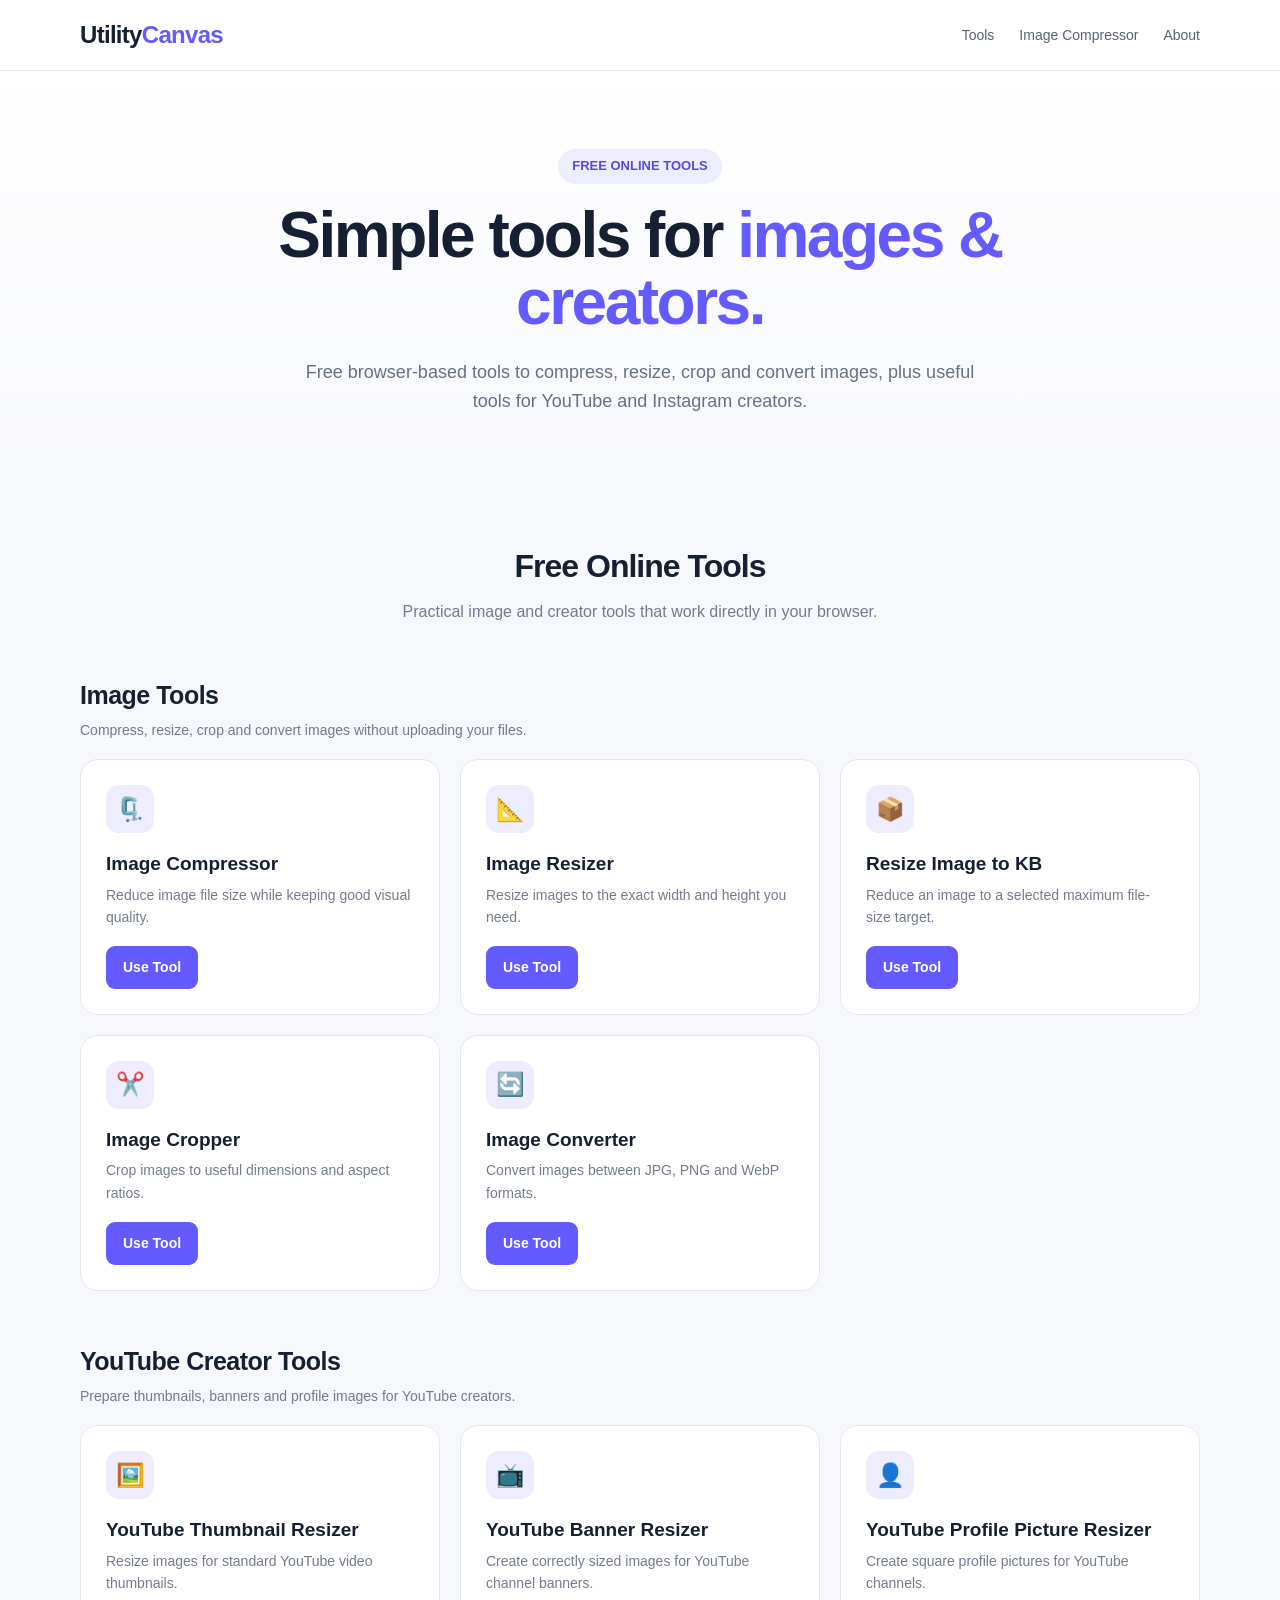
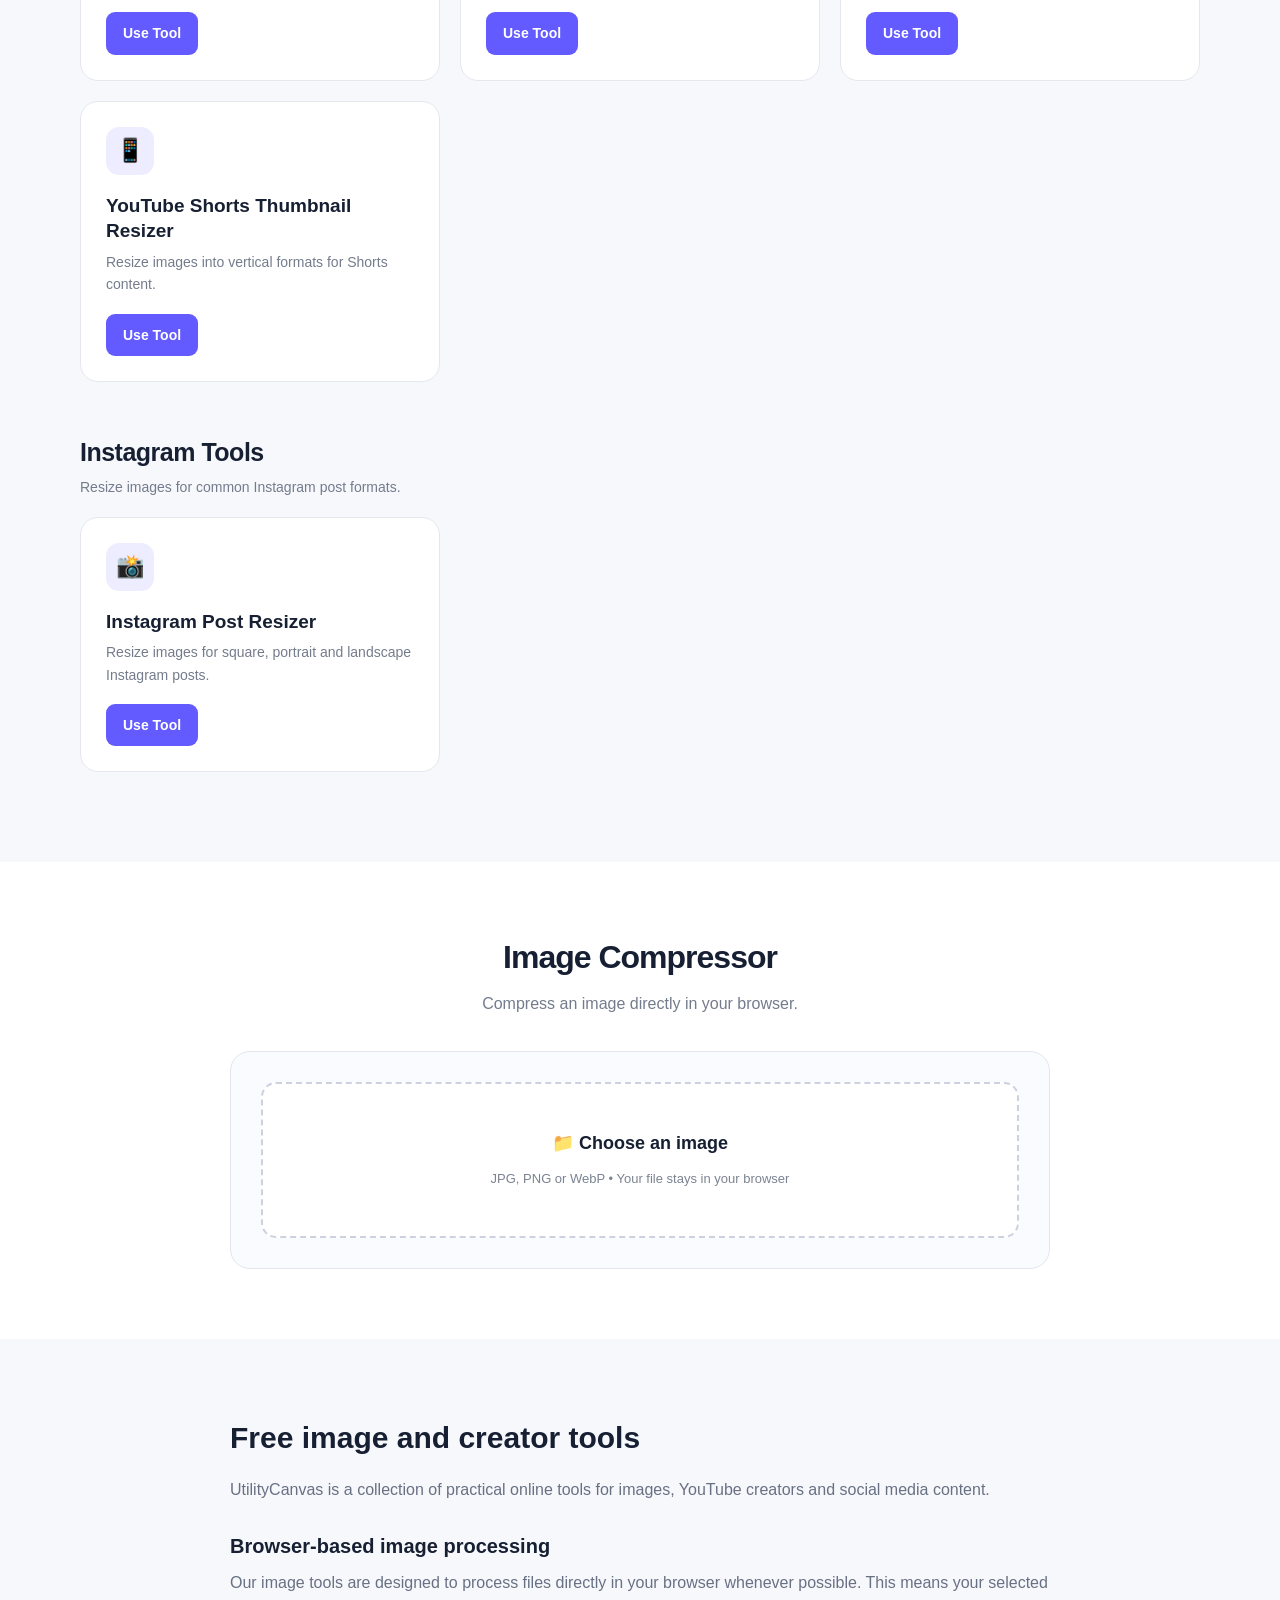
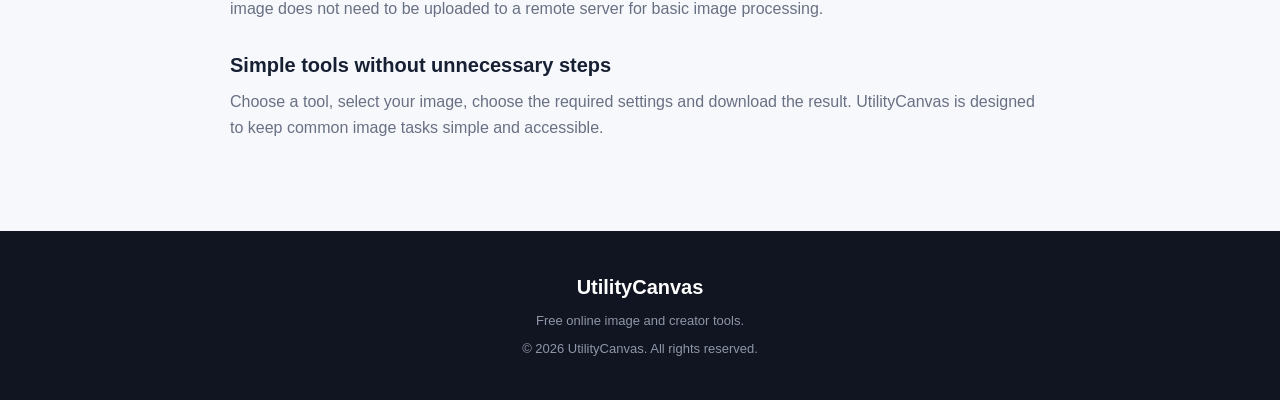
==== index.html @ 4494bd0a "Update index.html" ====
<!DOCTYPE html>
<html lang="en">
<head>

<meta charset="UTF-8">
<meta name="viewport" content="width=device-width, initial-scale=1.0">
  <meta name="google-site-verification" content="nBlEv-BCwmaGwV1iiac0gOqtsCcnan6N_VG_HePXGoc" />

<title>UtilityCanvas — Free Online Image & Creator Tools</title>

<meta name="description" content="Free online tools for compressing, resizing, cropping, converting, and optimizing images. Create YouTube thumbnails, banners, profile pictures, and social media images directly in your browser.">

<meta name="robots" content="index, follow">

<link rel="canonical" href="https://utilitycanvas.pages.dev/">

<meta property="og:type" content="website">
<meta property="og:title" content="UtilityCanvas — Free Online Image & Creator Tools">
<meta property="og:description" content="Free browser-based tools for images, YouTube creators, and social media content. Fast, simple, and privacy-friendly.">
<meta property="og:url" content="https://utilitycanvas.pages.dev/">
<meta property="og:site_name" content="UtilityCanvas">

<meta name="twitter:card" content="summary">
<meta name="twitter:title" content="UtilityCanvas — Free Online Image & Creator Tools">
<meta name="twitter:description" content="Free browser-based image and creator tools for compressing, resizing, cropping, converting, and creating social media images.">
<style>

*{
  box-sizing:border-box;
  margin:0;
  padding:0;
}

html{
  scroll-behavior:smooth;
}

body{
  font-family:Arial,Helvetica,sans-serif;
  background:#f7f8fc;
  color:#172033;
  line-height:1.6;
}

a{
  text-decoration:none;
  color:inherit;
}

button,
input,
select{
  font:inherit;
}

.container{
  width:min(1120px,92%);
  margin:auto;
}


/* HEADER */

header{
  background:#fff;
  border-bottom:1px solid #e8eaf0;
  position:sticky;
  top:0;
  z-index:20;
}

.nav{
  min-height:70px;
  display:flex;
  align-items:center;
  justify-content:space-between;
}

.logo{
  font-size:24px;
  font-weight:800;
  letter-spacing:-.7px;
}

.logo span{
  color:#635bff;
}

.nav-links{
  display:flex;
  gap:25px;
  font-size:14px;
  color:#596273;
}

.nav-links a:hover{
  color:#635bff;
}


/* HERO */

.hero{
  padding:78px 0 65px;
  text-align:center;
  background:linear-gradient(180deg,#fff 0%,#f7f8fc 100%);
}

.badge{
  display:inline-block;
  background:#eeedff;
  color:#554bdc;
  padding:7px 14px;
  border-radius:30px;
  font-size:13px;
  font-weight:700;
  margin-bottom:18px;
}

.hero h1{
  max-width:850px;
  margin:auto;
  font-size:clamp(38px,6vw,64px);
  line-height:1.05;
  letter-spacing:-2.5px;
}

.hero h1 span{
  color:#635bff;
}

.hero p{
  max-width:700px;
  margin:22px auto 0;
  color:#687083;
  font-size:18px;
}


/* TOOLS */

.tools{
  padding:60px 0 90px;
}

.section-title{
  text-align:center;
  margin-bottom:35px;
}

.section-title h2{
  font-size:32px;
  letter-spacing:-1px;
}

.section-title p{
  color:#737b8c;
  margin-top:7px;
}

.category{
  margin-top:50px;
}

.category:first-of-type{
  margin-top:0;
}

.category-heading{
  margin-bottom:18px;
}

.category-heading h2{
  font-size:25px;
  letter-spacing:-.5px;
}

.category-heading p{
  color:#737b8c;
  font-size:14px;
  margin-top:4px;
}

.grid{
  display:grid;
  grid-template-columns:repeat(3,1fr);
  gap:20px;
}

.card{
  background:#fff;
  border:1px solid #e5e7ee;
  border-radius:18px;
  padding:25px;
  transition:.2s;
}

.card:hover{
  transform:translateY(-3px);
  box-shadow:0 12px 30px rgba(25,30,50,.08);
}

.icon{
  width:48px;
  height:48px;
  border-radius:13px;
  background:#eeedff;
  display:flex;
  align-items:center;
  justify-content:center;
  font-size:23px;
  margin-bottom:18px;
}

.card h3{
  font-size:19px;
  margin-bottom:7px;
  line-height:1.35;
}

.card p{
  font-size:14px;
  color:#747c8c;
  margin-bottom:18px;
}

.btn{
  display:inline-block;
  background:#635bff;
  color:#fff;
  padding:10px 17px;
  border-radius:9px;
  font-size:14px;
  font-weight:700;
  border:0;
  cursor:pointer;
}

.btn:hover{
  background:#5148e8;
}


/* COMPRESSOR */

.compressor{
  padding:70px 0;
  background:#fff;
}

.tool-box{
  max-width:820px;
  margin:auto;
  border:1px solid #e2e5ed;
  border-radius:20px;
  padding:30px;
  background:#fafbff;
}

.drop{
  display:block;
  border:2px dashed #cdd1df;
  border-radius:15px;
  padding:45px 20px;
  text-align:center;
  background:#fff;
  cursor:pointer;
  transition:.2s;
}

.drop:hover,
.drop.dragover{
  border-color:#635bff;
  background:#f8f7ff;
}

.drop strong{
  display:block;
  font-size:18px;
  margin-bottom:7px;
}

.drop span{
  font-size:13px;
  color:#7b8392;
}

input[type=file]{
  display:none;
}


/* CONTROLS */

.controls{
  display:none;
  margin-top:20px;
  padding:20px;
  background:#fff;
  border:1px solid #e3e6ed;
  border-radius:15px;
}

.control-row{
  display:grid;
  grid-template-columns:1fr 1fr;
  gap:15px;
  margin-bottom:15px;
}

.control{
  display:flex;
  flex-direction:column;
  gap:7px;
}

.control label{
  font-size:13px;
  font-weight:700;
  color:#4d5668;
}

.control select,
.control input[type=number]{
  width:100%;
  border:1px solid #d9dce5;
  border-radius:9px;
  padding:10px;
  background:#fff;
  color:#172033;
  outline:none;
}

.control select:focus,
.control input:focus{
  border-color:#635bff;
}

.quality-wrap{
  margin-top:5px;
}

.quality-top{
  display:flex;
  justify-content:space-between;
  align-items:center;
  font-size:13px;
  font-weight:700;
  color:#4d5668;
}

#qualityValue{
  color:#635bff;
}

input[type=range]{
  width:100%;
  margin-top:10px;
  accent-color:#635bff;
}


/* RESULT */

.result{
  display:none;
  margin-top:20px;
  background:#fff;
  border:1px solid #e3e6ed;
  border-radius:15px;
  padding:20px;
}

.file-name{
  font-weight:700;
  word-break:break-word;
  margin-bottom:6px;
}

.file-info{
  font-size:14px;
  color:#687083;
}

.stats{
  display:grid;
  grid-template-columns:repeat(3,1fr);
  gap:10px;
  margin-top:18px;
}

.stat{
  background:#f7f8fc;
  border-radius:10px;
  padding:12px;
  text-align:center;
}

.stat strong{
  display:block;
  font-size:17px;
}

.stat span{
  font-size:11px;
  color:#737b8c;
}

.progress{
  height:8px;
  background:#e8eaf0;
  border-radius:20px;
  overflow:hidden;
  margin:18px 0;
}

.progress div{
  width:0;
  height:100%;
  background:#635bff;
  transition:.35s;
}

.actions{
  display:flex;
  gap:10px;
  flex-wrap:wrap;
}

.secondary{
  background:#eef0f6;
  color:#394255;
}

.secondary:hover{
  background:#e3e6ee;
}

.status{
  margin-top:12px;
  font-size:13px;
  color:#687083;
}


/* ABOUT */

.info{
  padding:75px 0;
}

.info-inner{
  max-width:820px;
  margin:auto;
}

.info h2{
  font-size:30px;
  margin-bottom:15px;
}

.info h3{
  font-size:20px;
  margin:28px 0 8px;
}

.info p{
  color:#687083;
  margin-bottom:15px;
}


/* FOOTER */

footer{
  background:#111522;
  color:#c9ced9;
  padding:40px 0;
  text-align:center;
}

footer strong{
  color:#fff;
  font-size:20px;
}

footer p{
  font-size:13px;
  margin-top:8px;
  color:#8e96a7;
}


/* MOBILE */

@media(max-width:900px){

  .grid{
    grid-template-columns:repeat(2,1fr);
  }

}

@media(max-width:700px){

  .nav-links{
    display:none;
  }

  .grid{
    grid-template-columns:1fr;
  }

}

@media(max-width:560px){

  .hero{
    padding:55px 0;
  }

  .hero h1{
    font-size:42px;
  }

  .hero p{
    font-size:16px;
  }

  .tool-box{
    padding:18px;
  }

  .control-row{
    grid-template-columns:1fr;
  }

  .stats{
    grid-template-columns:1fr;
  }

  .actions .btn{
    width:100%;
    text-align:center;
  }

  .category-heading h2{
    font-size:23px;
  }

}
</style>

</head>

<body>


<header>

  <div class="container nav">

    <a class="logo" href="index.html">
      Utility<span>Canvas</span>
    </a>

    <nav class="nav-links">

      <a href="tools.html">
        Tools
      </a>

      <a href="#compressor">
        Image Compressor
      </a>

      <a href="#about">
        About
      </a>

    </nav>

  </div>

</header>


<!-- HERO -->

<section class="hero">

  <div class="container">

    <div class="badge">
      FREE ONLINE TOOLS
    </div>

    <h1>
      Simple tools for
      <span>images & creators.</span>
    </h1>

    <p>
      Free browser-based tools to compress, resize, crop and convert images,
      plus useful tools for YouTube and Instagram creators.
    </p>

  </div>

</section>


<!-- TOOLS -->

<section class="tools" id="tools">

  <div class="container">

    <div class="section-title">

      <h2>
        Free Online Tools
      </h2>

      <p>
        Practical image and creator tools that work directly in your browser.
      </p>

    </div>


    <!-- IMAGE TOOLS -->

    <div class="category">

      <div class="category-heading">

        <h2>
          Image Tools
        </h2>

        <p>
          Compress, resize, crop and convert images without uploading your files.
        </p>

      </div>


      <div class="grid">


        <div class="card">

          <div class="icon">
            🗜️
          </div>

          <h3>
            Image Compressor
          </h3>

          <p>
            Reduce image file size while keeping good visual quality.
          </p>

          <a class="btn" href="#compressor">
            Use Tool
          </a>

        </div>


        <div class="card">

          <div class="icon">
            📐
          </div>

          <h3>
            Image Resizer
          </h3>

          <p>
            Resize images to the exact width and height you need.
          </p>

          <a class="btn" href="resizer.html">
            Use Tool
          </a>

        </div>


        <div class="card">

          <div class="icon">
            📦
          </div>

          <h3>
            Resize Image to KB
          </h3>

          <p>
            Reduce an image to a selected maximum file-size target.
          </p>

          <a class="btn" href="kb.html">
            Use Tool
          </a>

        </div>


        <div class="card">

          <div class="icon">
            ✂️
          </div>

          <h3>
            Image Cropper
          </h3>

          <p>
            Crop images to useful dimensions and aspect ratios.
          </p>

          <a class="btn" href="cropper.html">
            Use Tool
          </a>

        </div>


        <div class="card">

          <div class="icon">
            🔄
          </div>

          <h3>
            Image Converter
          </h3>

          <p>
            Convert images between JPG, PNG and WebP formats.
          </p>

          <a class="btn" href="converter.html">
            Use Tool
          </a>

        </div>


      </div>

    </div>


    <!-- YOUTUBE TOOLS -->

    <div class="category">

      <div class="category-heading">

        <h2>
          YouTube Creator Tools
        </h2>

        <p>
          Prepare thumbnails, banners and profile images for YouTube creators.
        </p>

      </div>


      <div class="grid">


        <div class="card">

          <div class="icon">
            🖼️
          </div>

          <h3>
            YouTube Thumbnail Resizer
          </h3>

          <p>
            Resize images for standard YouTube video thumbnails.
          </p>

          <a class="btn" href="youtube-thumbnail.html">
            Use Tool
          </a>

        </div>


        <div class="card">

          <div class="icon">
            📺
          </div>

          <h3>
            YouTube Banner Resizer
          </h3>

          <p>
            Create correctly sized images for YouTube channel banners.
          </p>

          <a class="btn" href="youtube-banner.html">
            Use Tool
          </a>

        </div>


        <div class="card">

          <div class="icon">
            👤
          </div>

          <h3>
            YouTube Profile Picture Resizer
          </h3>

          <p>
            Create square profile pictures for YouTube channels.
          </p>

          <a class="btn" href="youtube-profile-picture.html">
            Use Tool
          </a>

        </div>


        <div class="card">

          <div class="icon">
            📱
          </div>

          <h3>
            YouTube Shorts Thumbnail Resizer
          </h3>

          <p>
            Resize images into vertical formats for Shorts content.
          </p>

          <a class="btn" href="youtube-shorts-thumbnail.html">
            Use Tool
          </a>

        </div>


      </div>

    </div>


    <!-- INSTAGRAM TOOLS -->

    <div class="category">

      <div class="category-heading">

        <h2>
          Instagram Tools
        </h2>

        <p>
          Resize images for common Instagram post formats.
        </p>

      </div>


      <div class="grid">


        <div class="card">

          <div class="icon">
            📸
          </div>

          <h3>
            Instagram Post Resizer
          </h3>

          <p>
            Resize images for square, portrait and landscape Instagram posts.
          </p>

          <a class="btn" href="instagram-post-resizer.html">
            Use Tool
          </a>

        </div>


      </div>

    </div>


  </div>

</section>


<!-- HOMEPAGE COMPRESSOR -->

<section class="compressor" id="compressor">

  <div class="container">

    <div class="section-title">

      <h2>
        Image Compressor
      </h2>

      <p>
        Compress an image directly in your browser.
      </p>

    </div>


    <div class="tool-box">

      <label class="drop" id="dropZone" for="fileInput">

        <strong>
          📁 Choose an image
        </strong>

        <span>
          JPG, PNG or WebP • Your file stays in your browser
        </span>

      </label>


      <input
        id="fileInput"
        type="file"
        accept="image/jpeg,image/png,image/webp"
      >


      <div class="controls" id="controls">

        <div class="control-row">

          <div class="control">

            <label for="format">
              Output format
            </label>

            <select id="format">

              <option value="image/jpeg">
                JPG
              </option>

              <option value="image/webp">
                WebP
              </option>

              <option value="image/png">
                PNG
              </option>

            </select>

          </div>


          <div class="control">

            <label for="maxWidth">
              Maximum width
            </label>

            <input
              id="maxWidth"
              type="number"
              value="2400"
              min="100"
              max="10000"
            >

          </div>

        </div>


        <div class="quality-wrap">

          <div class="quality-top">

            <span>
              Quality
            </span>

            <span id="qualityValue">
              80%
            </span>

          </div>

          <input
            id="quality"
            type="range"
            min="10"
            max="100"
            value="80"
          >

        </div>

      </div>


      <div class="result" id="result">

        <div
          class="file-name"
          id="fileName">
        </div>

        <div
          class="file-info"
          id="fileInfo">
        </div>


        <div class="stats">

          <div class="stat">

            <strong id="originalSize">
              —
            </strong>

            <span>
              Original
            </span>

          </div>


          <div class="stat">

            <strong id="compressedSize">
              —
            </strong>

            <span>
              Compressed
            </span>

          </div>


          <div class="stat">

            <strong id="savedSize">
              —
            </strong>

            <span>
              Saved
            </span>

          </div>

        </div>


        <div class="progress">

          <div id="progressBar"></div>

        </div>


        <div class="actions">

          <button
            class="btn"
            id="compressBtn">
            Compress Image
          </button>

          <a
            class="btn"
            id="downloadBtn"
            style="display:none"
            download>
            Download
          </a>

          <button
            class="btn secondary"
            id="resetBtn">
            Reset
          </button>

        </div>


        <div
          class="status"
          id="status">
        </div>

      </div>

    </div>

  </div>

</section>


<!-- ABOUT -->

<section class="info" id="about">

  <div class="container info-inner">

    <h2>
      Free image and creator tools
    </h2>

    <p>
      UtilityCanvas is a collection of practical online tools for images,
      YouTube creators and social media content.
    </p>

    <h3>
      Browser-based image processing
    </h3>

    <p>
      Our image tools are designed to process files directly in your browser
      whenever possible. This means your selected image does not need to be
      uploaded to a remote server for basic image processing.
    </p>

    <h3>
      Simple tools without unnecessary steps
    </h3>

    <p>
      Choose a tool, select your image, choose the required settings and
      download the result. UtilityCanvas is designed to keep common image
      tasks simple and accessible.
    </p>

  </div>

</section>


<!-- FOOTER -->

<footer>

  <div class="container">

    <strong>
      UtilityCanvas
    </strong>

    <p>
      Free online image and creator tools.
    </p>

    <p>
      © 2026 UtilityCanvas. All rights reserved.
    </p>

  </div>

</footer>


<script>

const fileInput =
  document.getElementById("fileInput");

const dropZone =
  document.getElementById("dropZone");

const controls =
  document.getElementById("controls");

const result =
  document.getElementById("result");

const fileName =
  document.getElementById("fileName");

const fileInfo =
  document.getElementById("fileInfo");

const compressBtn =
  document.getElementById("compressBtn");

const downloadBtn =
  document.getElementById("downloadBtn");

const resetBtn =
  document.getElementById("resetBtn");

const progressBar =
  document.getElementById("progressBar");

const originalSize =
  document.getElementById("originalSize");

const compressedSize =
  document.getElementById("compressedSize");

const savedSize =
  document.getElementById("savedSize");

const status =
  document.getElementById("status");

const quality =
  document.getElementById("quality");

const qualityValue =
  document.getElementById("qualityValue");

const format =
  document.getElementById("format");

const maxWidth =
  document.getElementById("maxWidth");


let selectedFile = null;
let downloadUrl = null;


/* QUALITY */

quality.addEventListener("input", function(){

  qualityValue.textContent =
    this.value + "%";

});


/* FILE SELECT */

fileInput.addEventListener("change", function(){

  if(this.files && this.files[0]){

    loadFile(this.files[0]);

  }

});


/* DRAG AND DROP */

dropZone.addEventListener("dragover", function(e){

  e.preventDefault();

  dropZone.classList.add("dragover");

});


dropZone.addEventListener("dragleave", function(){

  dropZone.classList.remove("dragover");

});


dropZone.addEventListener("drop", function(e){

  e.preventDefault();

  dropZone.classList.remove("dragover");

  const file =
    e.dataTransfer.files[0];

  if(
    file &&
    file.type.startsWith("image/")
  ){

    loadFile(file);

  }

});


/* LOAD FILE */

function loadFile(file){

  selectedFile = file;

  fileName.textContent =
    file.name;

  fileInfo.textContent =
    "Ready to compress • " +
    formatBytes(file.size);

  originalSize.textContent =
    formatBytes(file.size);

  compressedSize.textContent =
    "—";

  savedSize.textContent =
    "—";

  progressBar.style.width =
    "0%";

  status.textContent =
    "Choose your settings and compress the image.";

  controls.style.display =
    "block";

  result.style.display =
    "block";

  downloadBtn.style.display =
    "none";

}


/* COMPRESS */

compressBtn.addEventListener("click", function(){

  if(!selectedFile){

    return;

  }

  compressBtn.disabled =
    true;

  compressBtn.textContent =
    "Compressing...";

  status.textContent =
    "Processing image in your browser...";

  progressBar.style.width =
    "20%";


  const reader =
    new FileReader();


  reader.onload = function(e){

    progressBar.style.width =
      "40%";


    const img =
      new Image();


    img.onload = function(){

      let width =
        img.naturalWidth;

      let height =
        img.naturalHeight;


      const maximum =
        Math.max(
          100,
          parseInt(maxWidth.value) || 2400
        );


      if(width > maximum){

        height =
          Math.round(
            height * maximum / width
          );

        width =
          maximum;

      }


      const canvas =
        document.createElement("canvas");

      canvas.width =
        width;

      canvas.height =
        height;


      const ctx =
        canvas.getContext("2d");


      if(format.value === "image/jpeg"){

        ctx.fillStyle =
          "#ffffff";

        ctx.fillRect(
          0,
          0,
          width,
          height
        );

      }


      ctx.drawImage(
        img,
        0,
        0,
        width,
        height
      );


      progressBar.style.width =
        "70%";


      const qualityNumber =
        parseInt(quality.value) / 100;


      canvas.toBlob(

        function(blob){

          if(!blob){

            showError(
              "This image could not be compressed."
            );

            return;

          }


          if(downloadUrl){

            URL.revokeObjectURL(
              downloadUrl
            );

          }


          downloadUrl =
            URL.createObjectURL(blob);


          const extension =
            getExtension(format.value);


          const baseName =
            selectedFile.name
              .replace(/\.[^/.]+$/, "");


          downloadBtn.href =
            downloadUrl;


          downloadBtn.download =
            "utilitycanvas-" +
            baseName +
            "." +
            extension;


          downloadBtn.style.display =
            "inline-block";


          const original =
            selectedFile.size;

          const compressed =
            blob.size;


          let saved =
            ((original - compressed) /
            original) * 100;


          if(saved < 0){

            saved = 0;

          }


          originalSize.textContent =
            formatBytes(original);

          compressedSize.textContent =
            formatBytes(compressed);

          savedSize.textContent =
            saved.toFixed(1) + "%";


          progressBar.style.width =
            "100%";


          fileInfo.textContent =
            width +
            " × " +
            height +
            " px • " +
            extension.toUpperCase();


          status.textContent =
            "Compression complete. Your image was processed locally in your browser.";


          compressBtn.disabled =
            false;

          compressBtn.textContent =
            "Compress Again";

        },

        format.value,

        qualityNumber

      );

    };


    img.onerror = function(){

      showError(
        "Unable to read this image."
      );

    };


    img.src =
      e.target.result;

  };


  reader.onerror = function(){

    showError(
      "Unable to read the selected file."
    );

  };


  reader.readAsDataURL(
    selectedFile
  );

});


/* RESET */

resetBtn.addEventListener("click", function(){

  selectedFile = null;

  fileInput.value =
    "";

  controls.style.display =
    "none";

  result.style.display =
    "none";

  progressBar.style.width =
    "0%";

  downloadBtn.style.display =
    "none";

  if(downloadUrl){

    URL.revokeObjectURL(
      downloadUrl
    );

    downloadUrl = null;

  }

});


/* HELPERS */

function getExtension(type){

  if(type === "image/webp"){
    return "webp";
  }

  if(type === "image/png"){
    return "png";
  }

  return "jpg";

}


function formatBytes(bytes){

  if(bytes === 0){
    return "0 Bytes";
  }

  const units = [
    "Bytes",
    "KB",
    "MB",
    "GB"
  ];

  const i =
    Math.floor(
      Math.log(bytes) /
      Math.log(1024)
    );

  return (
    parseFloat(
      (
        bytes /
        Math.pow(1024,i)
      ).toFixed(2)
    ) +
    " " +
    units[i]
  );

}


function showError(message){

  progressBar.style.width =
    "0%";

  status.textContent =
    message;

  compressBtn.disabled =
    false;

  compressBtn.textContent =
    "Compress Image";

}

</script>

</body>
</html>
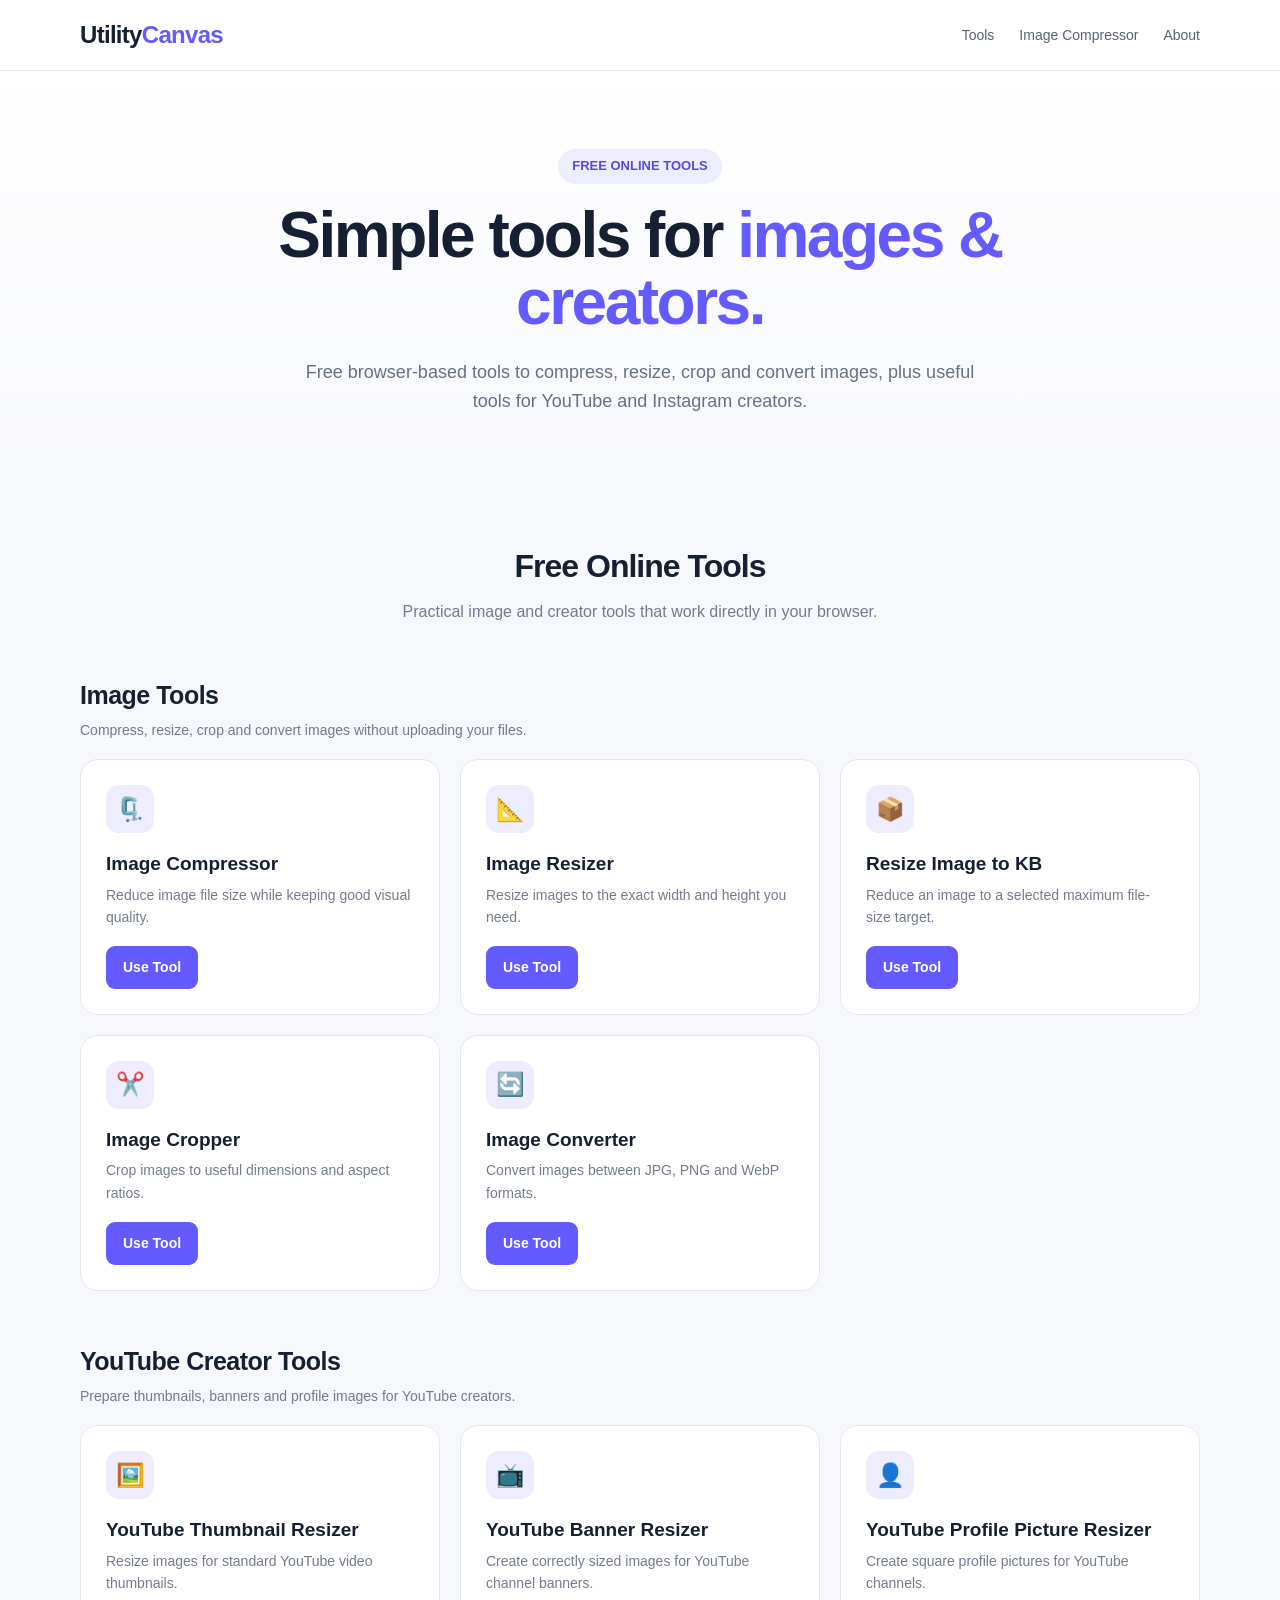
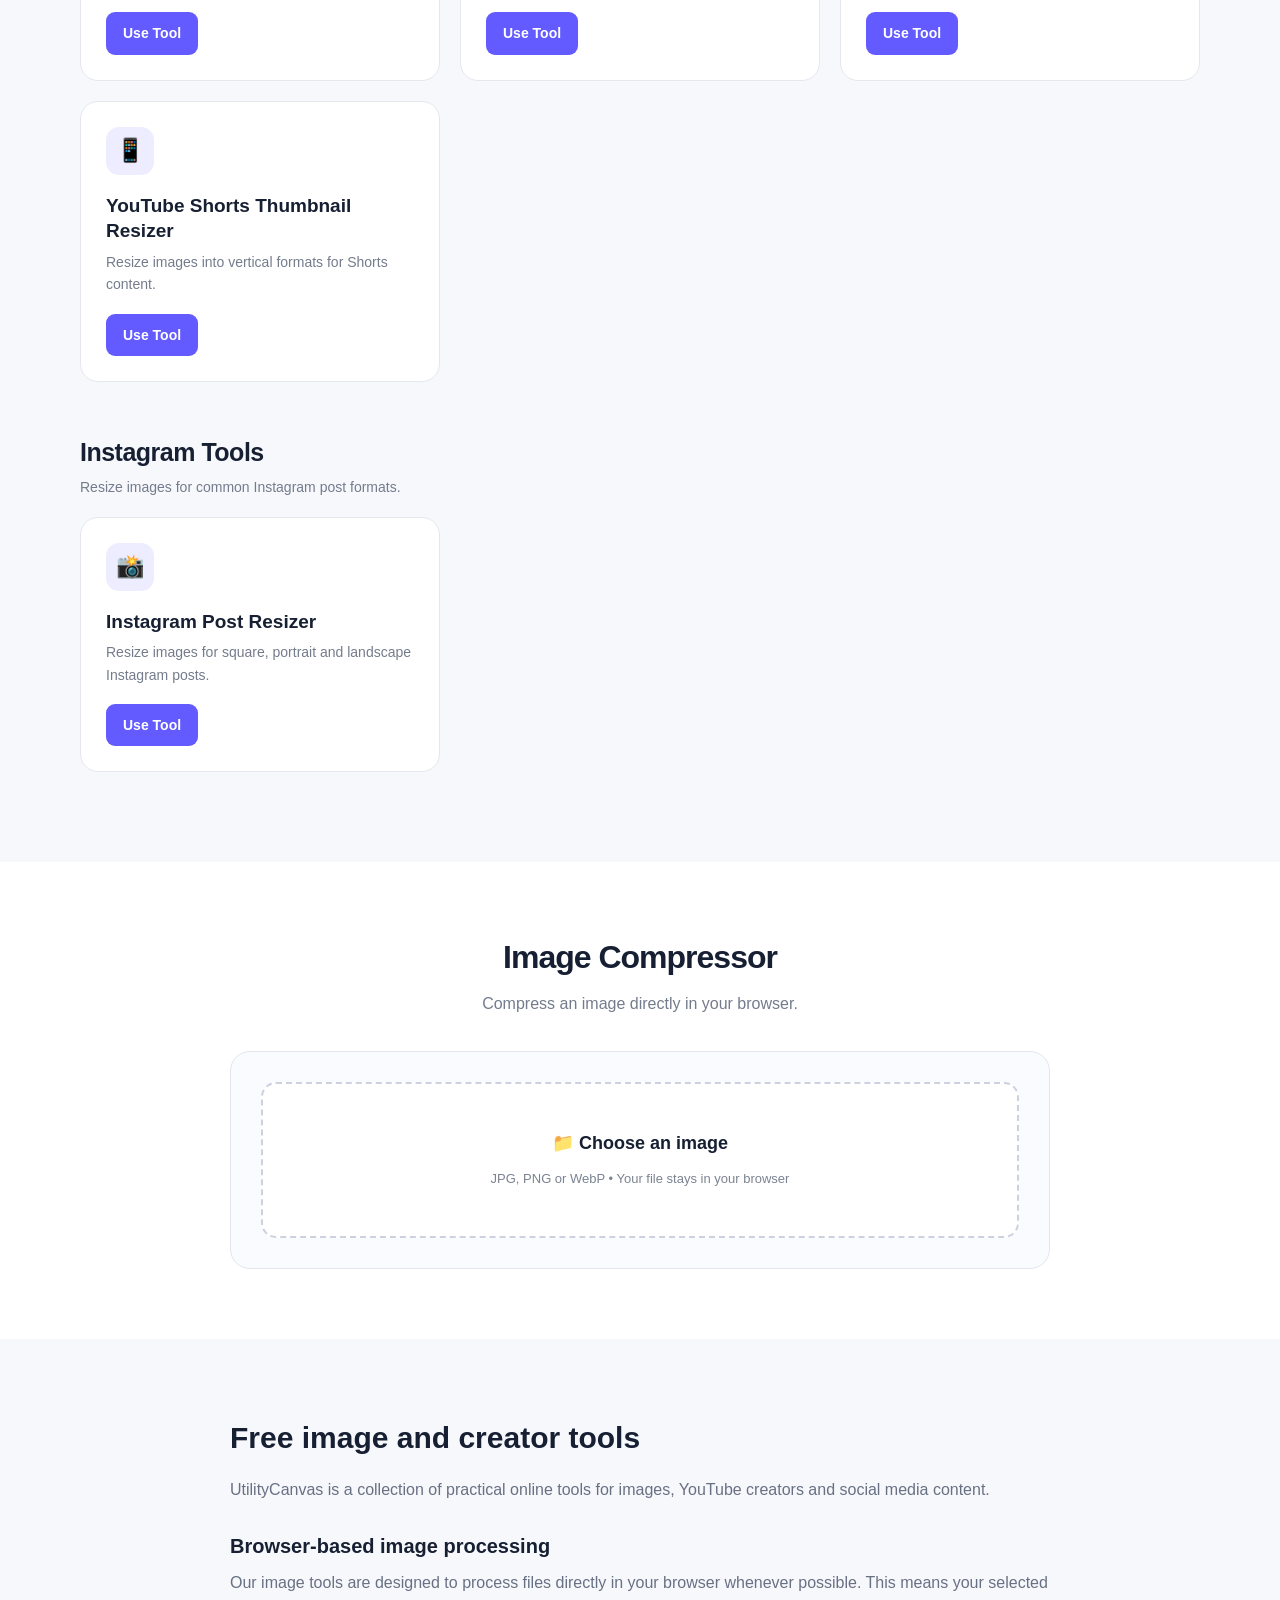
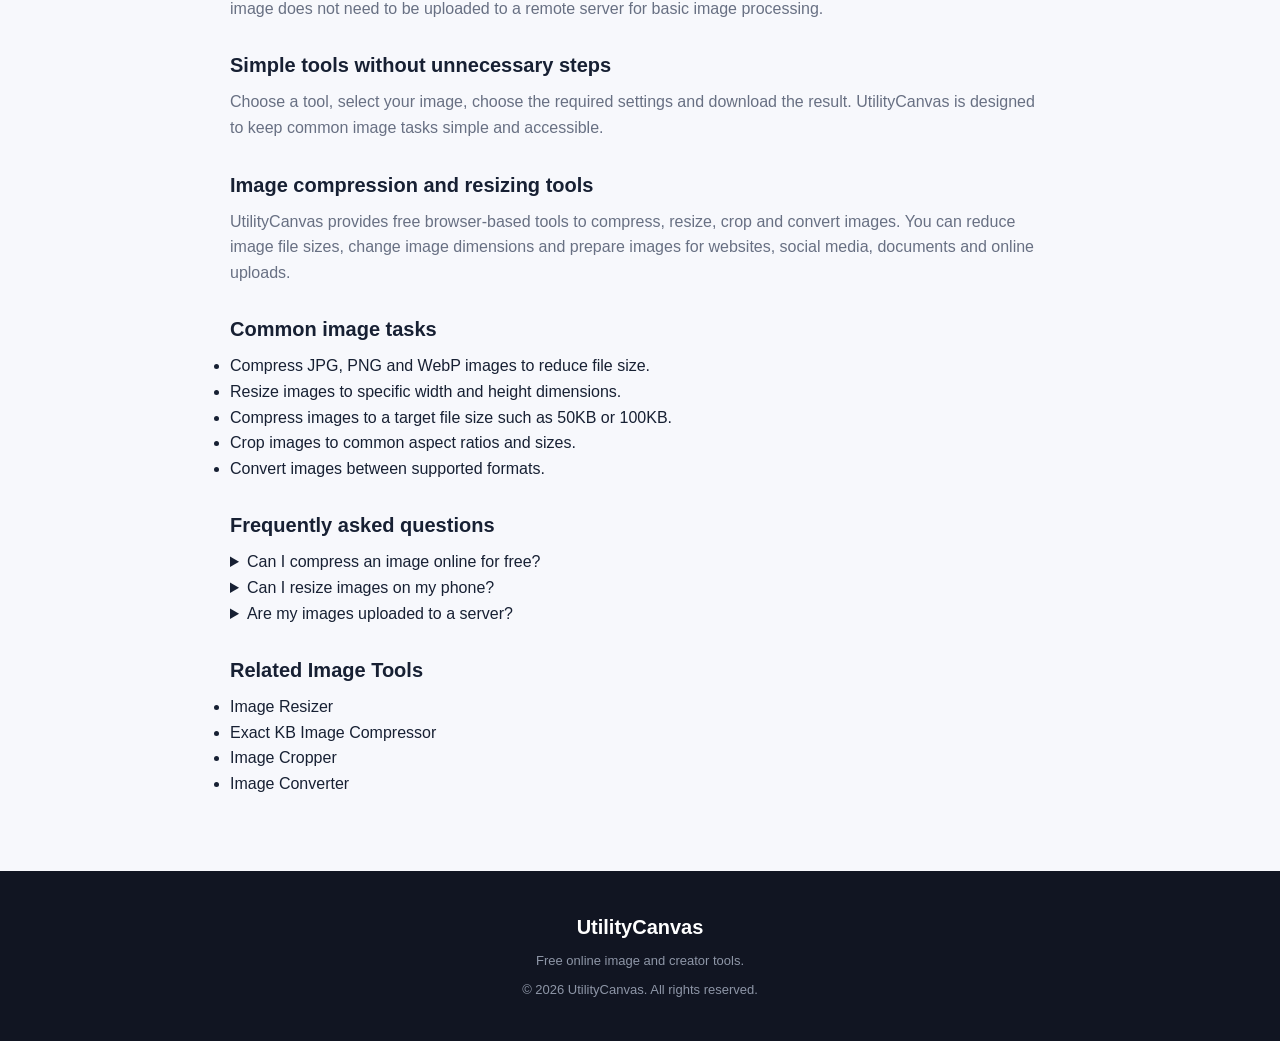
==== commit bf17a633: "Update homepage SEO content" ====
--- a/index.html
+++ b/index.html
@@ -1172,6 +1172,54 @@
       tasks simple and accessible.
     </p>
 
+    <h3>
+  Image compression and resizing tools
+</h3>
+<p>
+  UtilityCanvas provides free browser-based tools to compress, resize, crop and convert images. You can reduce image file sizes, change image dimensions and prepare images for websites, social media, documents and online uploads.
+</p>
+
+<h3>
+  Common image tasks
+</h3>
+<ul>
+  <li>Compress JPG, PNG and WebP images to reduce file size.</li>
+  <li>Resize images to specific width and height dimensions.</li>
+  <li>Compress images to a target file size such as 50KB or 100KB.</li>
+  <li>Crop images to common aspect ratios and sizes.</li>
+  <li>Convert images between supported formats.</li>
+</ul>
+    <h3>
+  Frequently asked questions
+</h3>
+<details>
+  <summary>Can I compress an image online for free?</summary>
+  <p>
+    Yes. UtilityCanvas lets you compress JPG, PNG and WebP images directly in your browser for free.
+  </p>
+</details>
+<details>
+  <summary>Can I resize images on my phone?</summary>
+  <p>
+    Yes. UtilityCanvas image tools work in modern mobile browsers as well as on tablets and desktop devices.
+  </p>
+</details>
+<details>
+  <summary>Are my images uploaded to a server?</summary>
+  <p>
+    No. Image processing happens directly in your browser, so your image does not need to be uploaded to a server.
+  </p>
+</details>
+
+<h3>
+  Related Image Tools
+</h3>
+<ul>
+  <li><a href="resizer.html">Image Resizer</a></li>
+  <li><a href="kb.html">Exact KB Image Compressor</a></li>
+  <li><a href="cropper.html">Image Cropper</a></li>
+  <li><a href="converter.html">Image Converter</a></li>
+</ul>
   </div>
 
 </section>
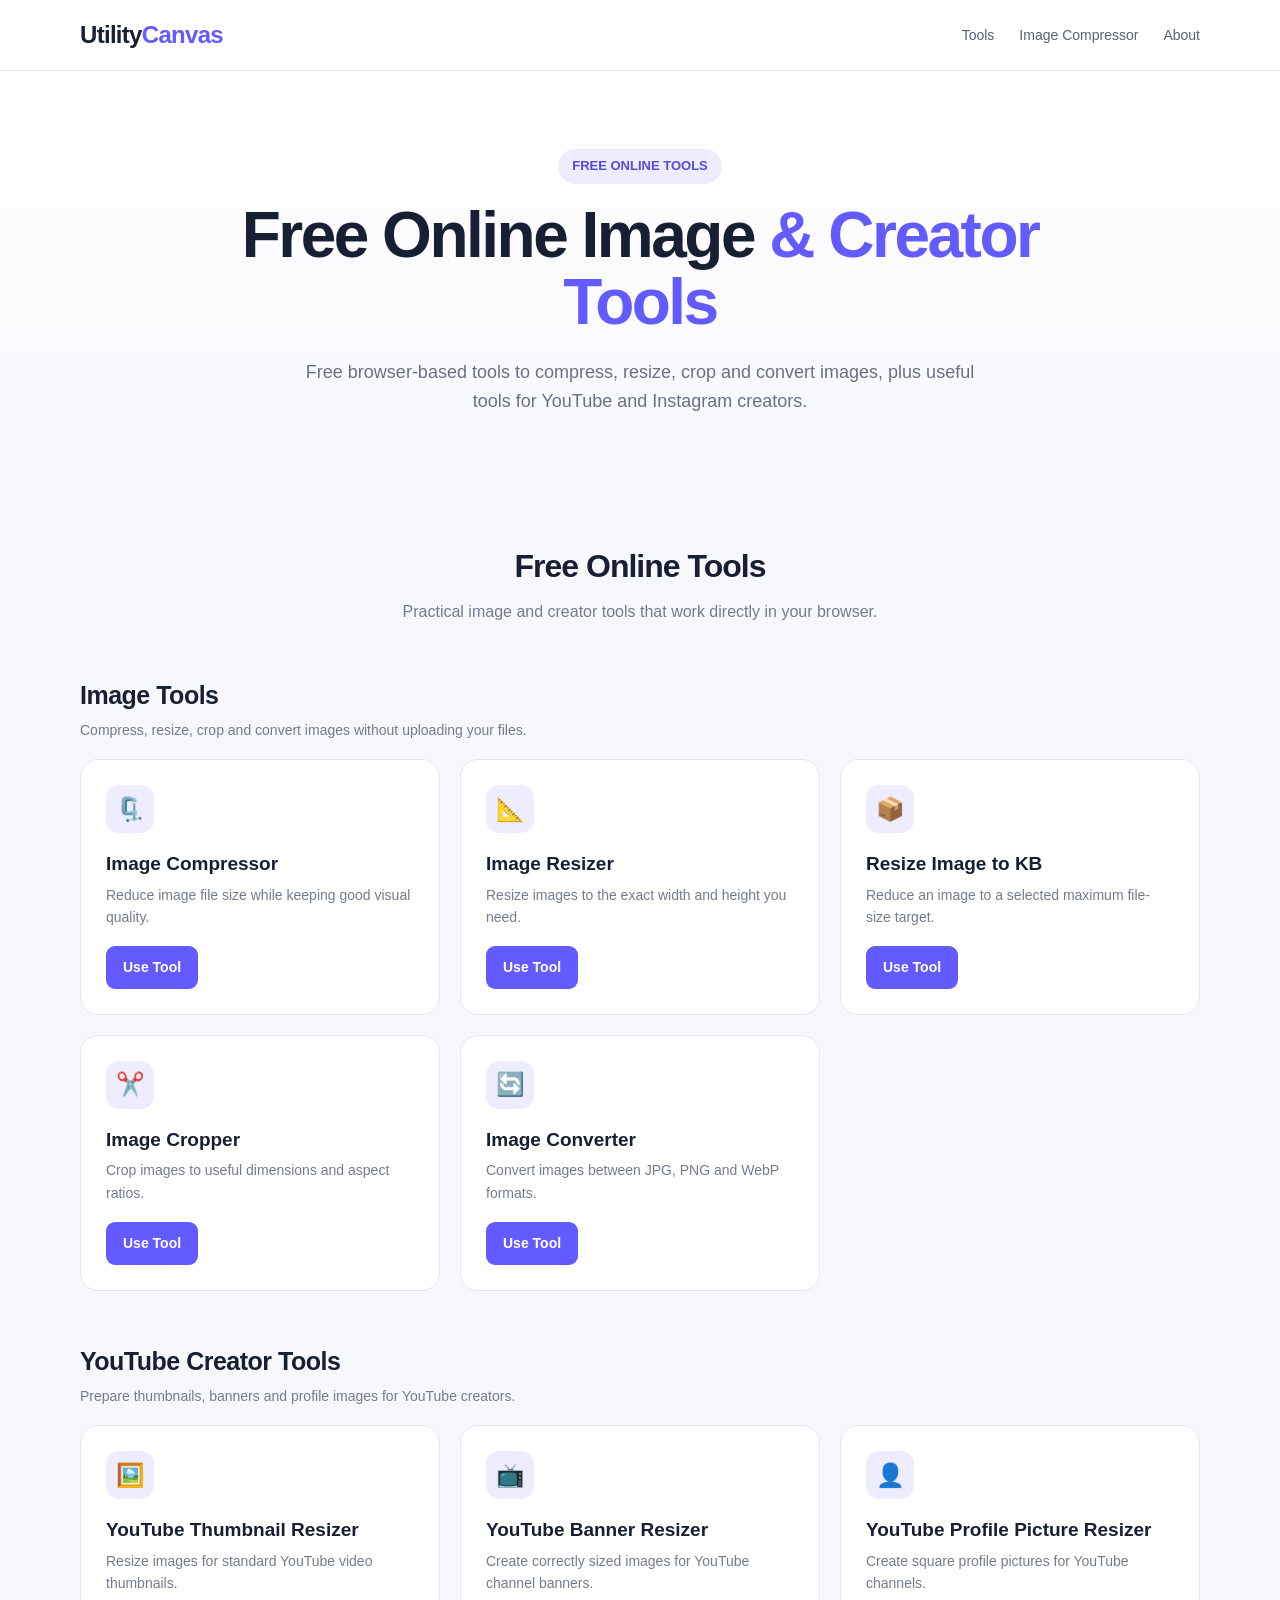
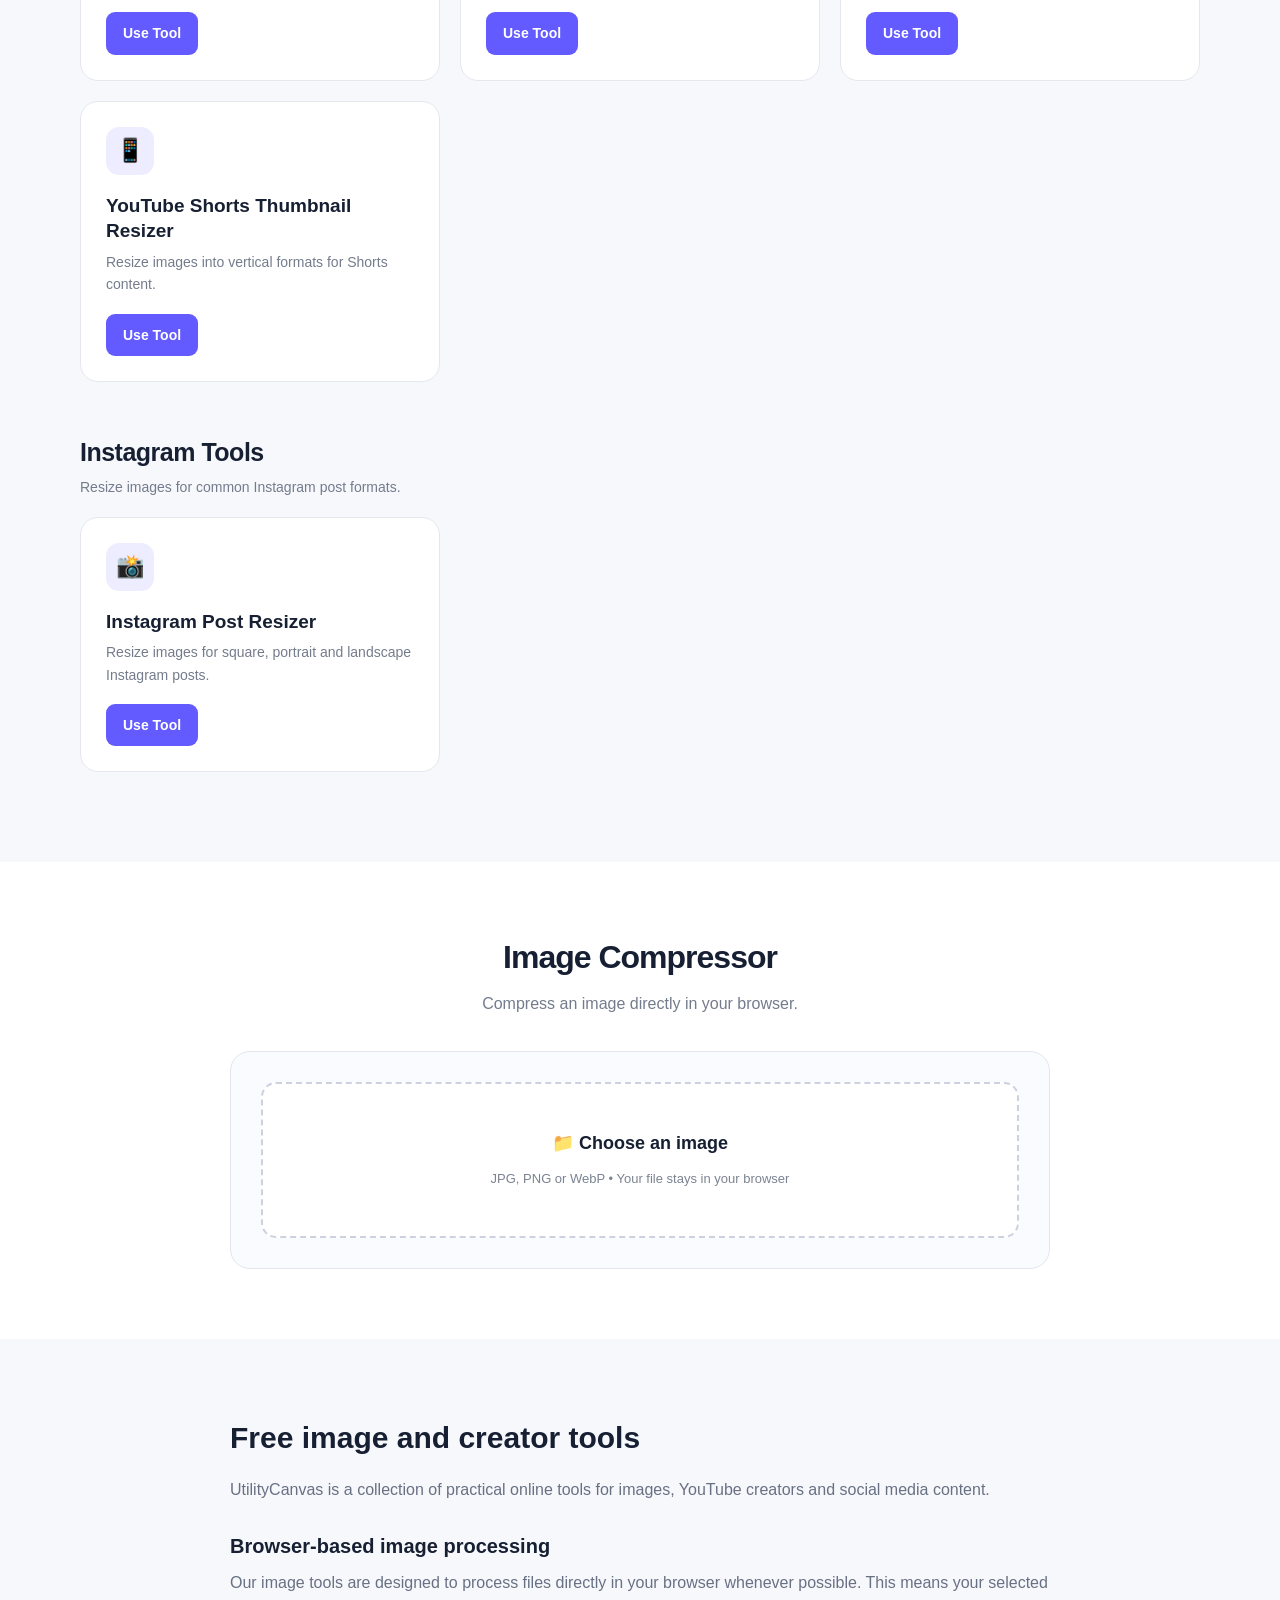
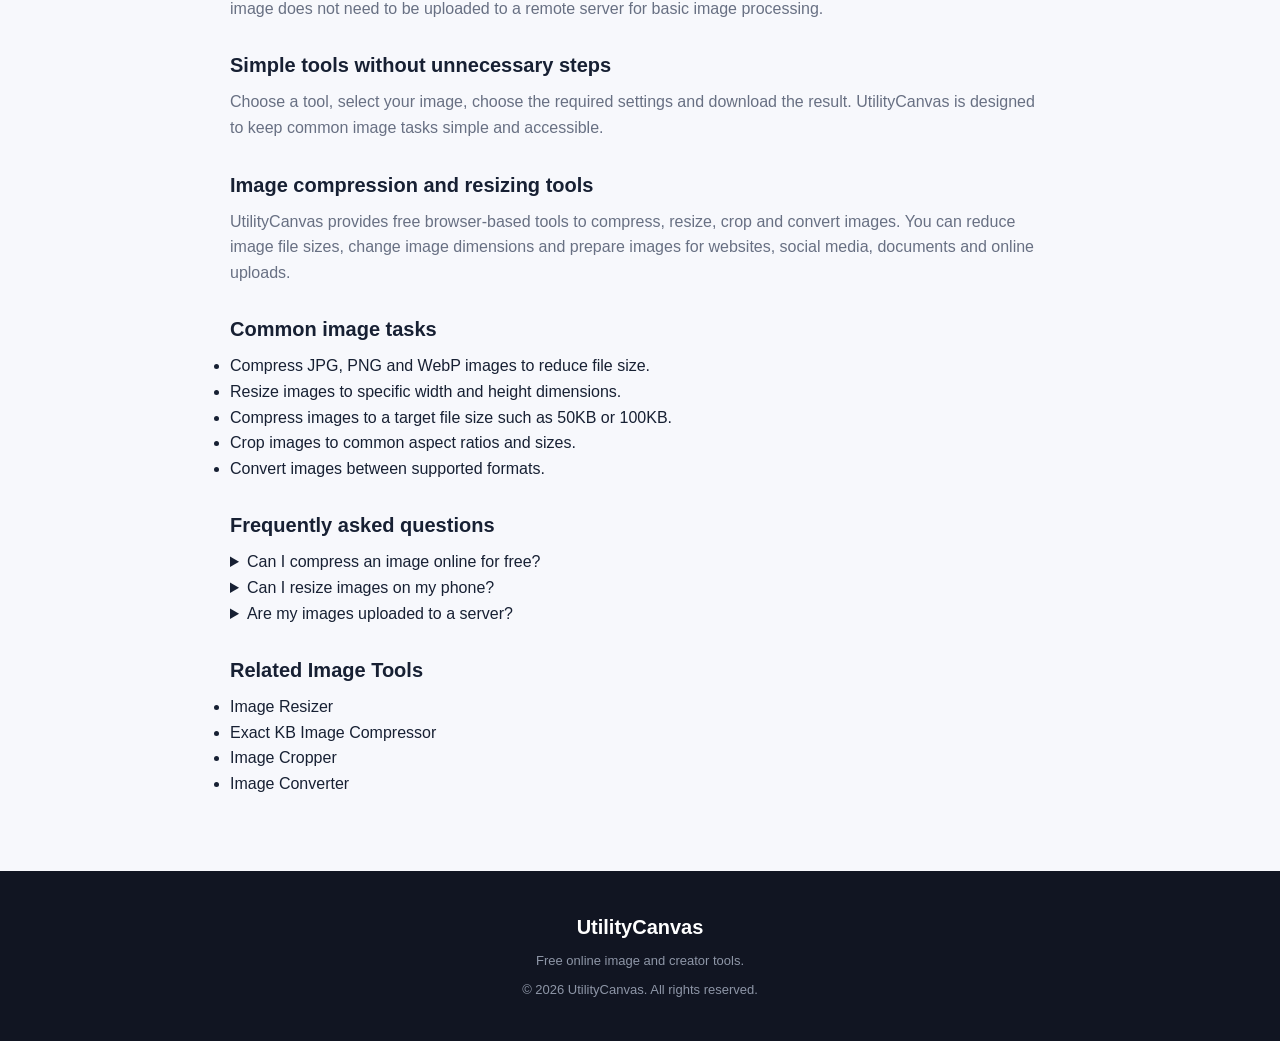
==== commit 4dce903a: "Improve homepage H1 for SEO" ====
--- a/index.html
+++ b/index.html
@@ -596,9 +596,9 @@
     </div>
 
     <h1>
-      Simple tools for
-      <span>images & creators.</span>
-    </h1>
+  Free Online Image
+  <span>& Creator Tools</span>
+</h1>
 
     <p>
       Free browser-based tools to compress, resize, crop and convert images,
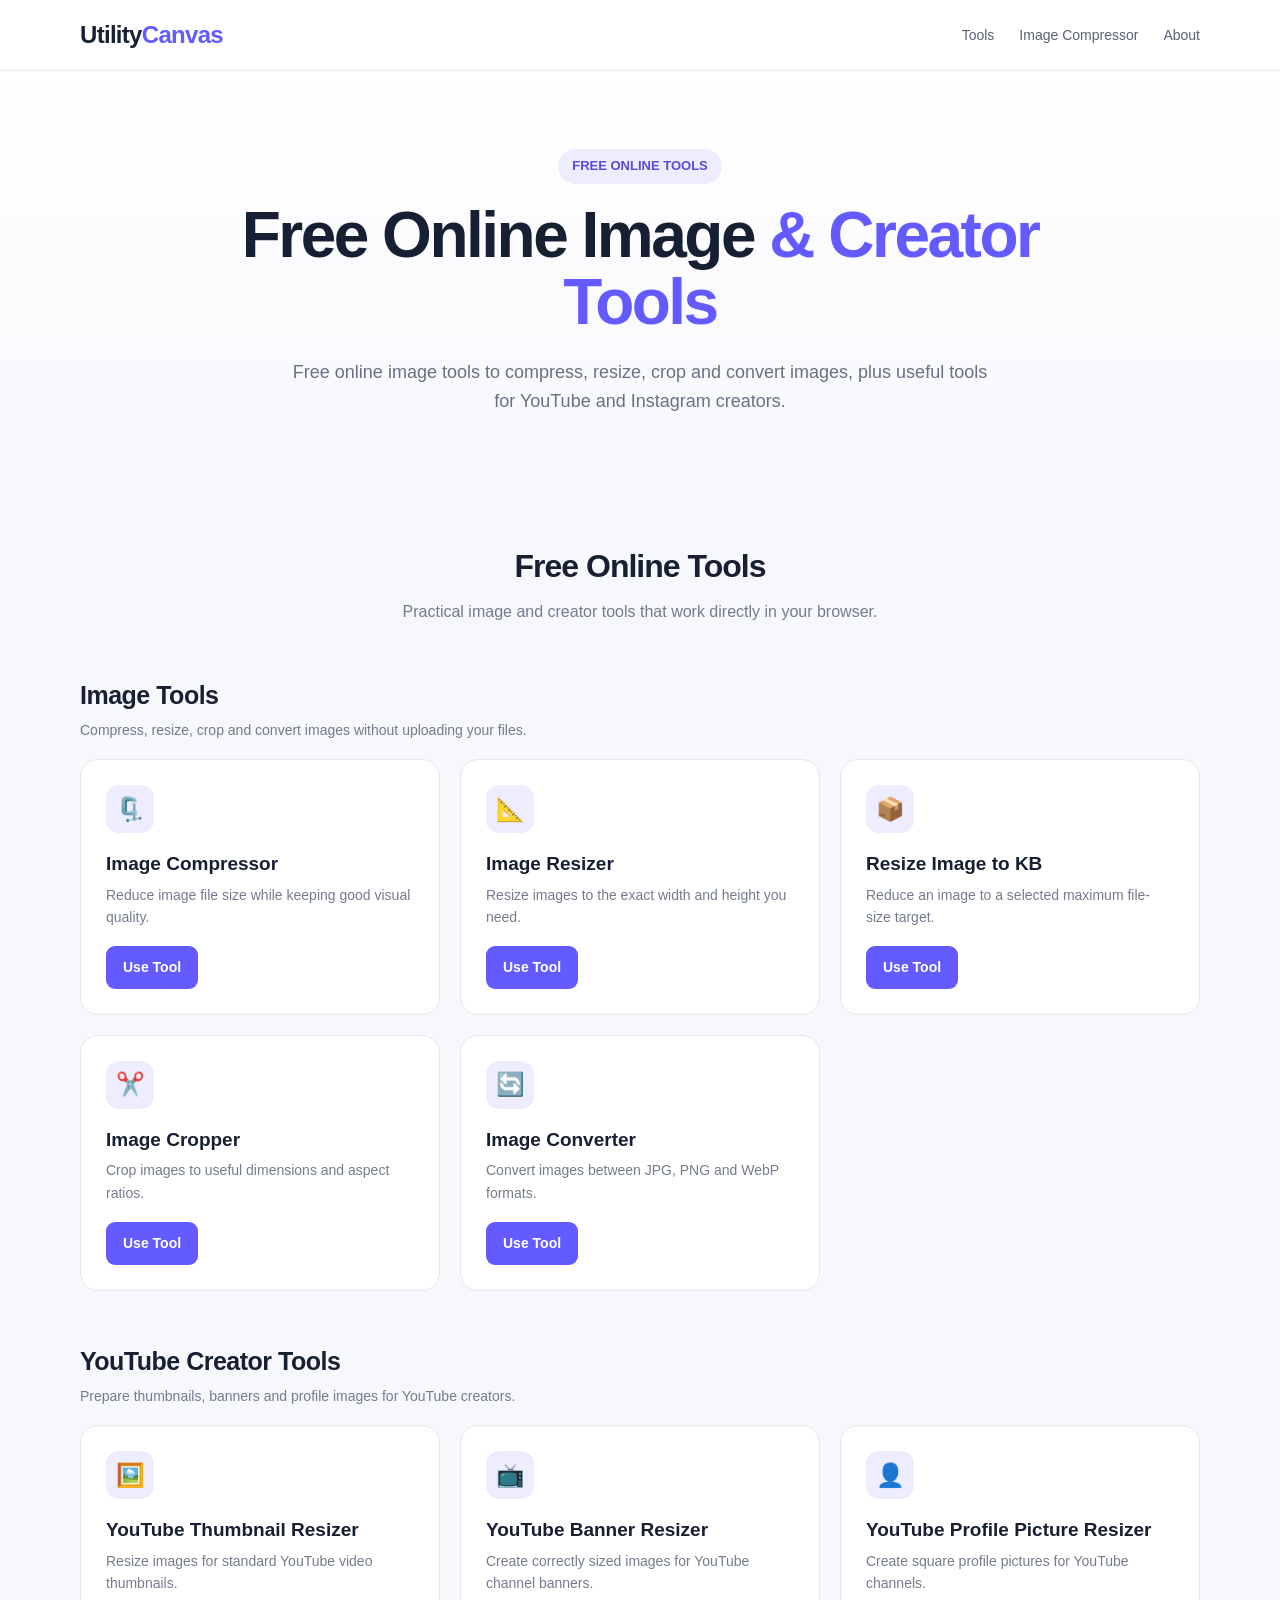
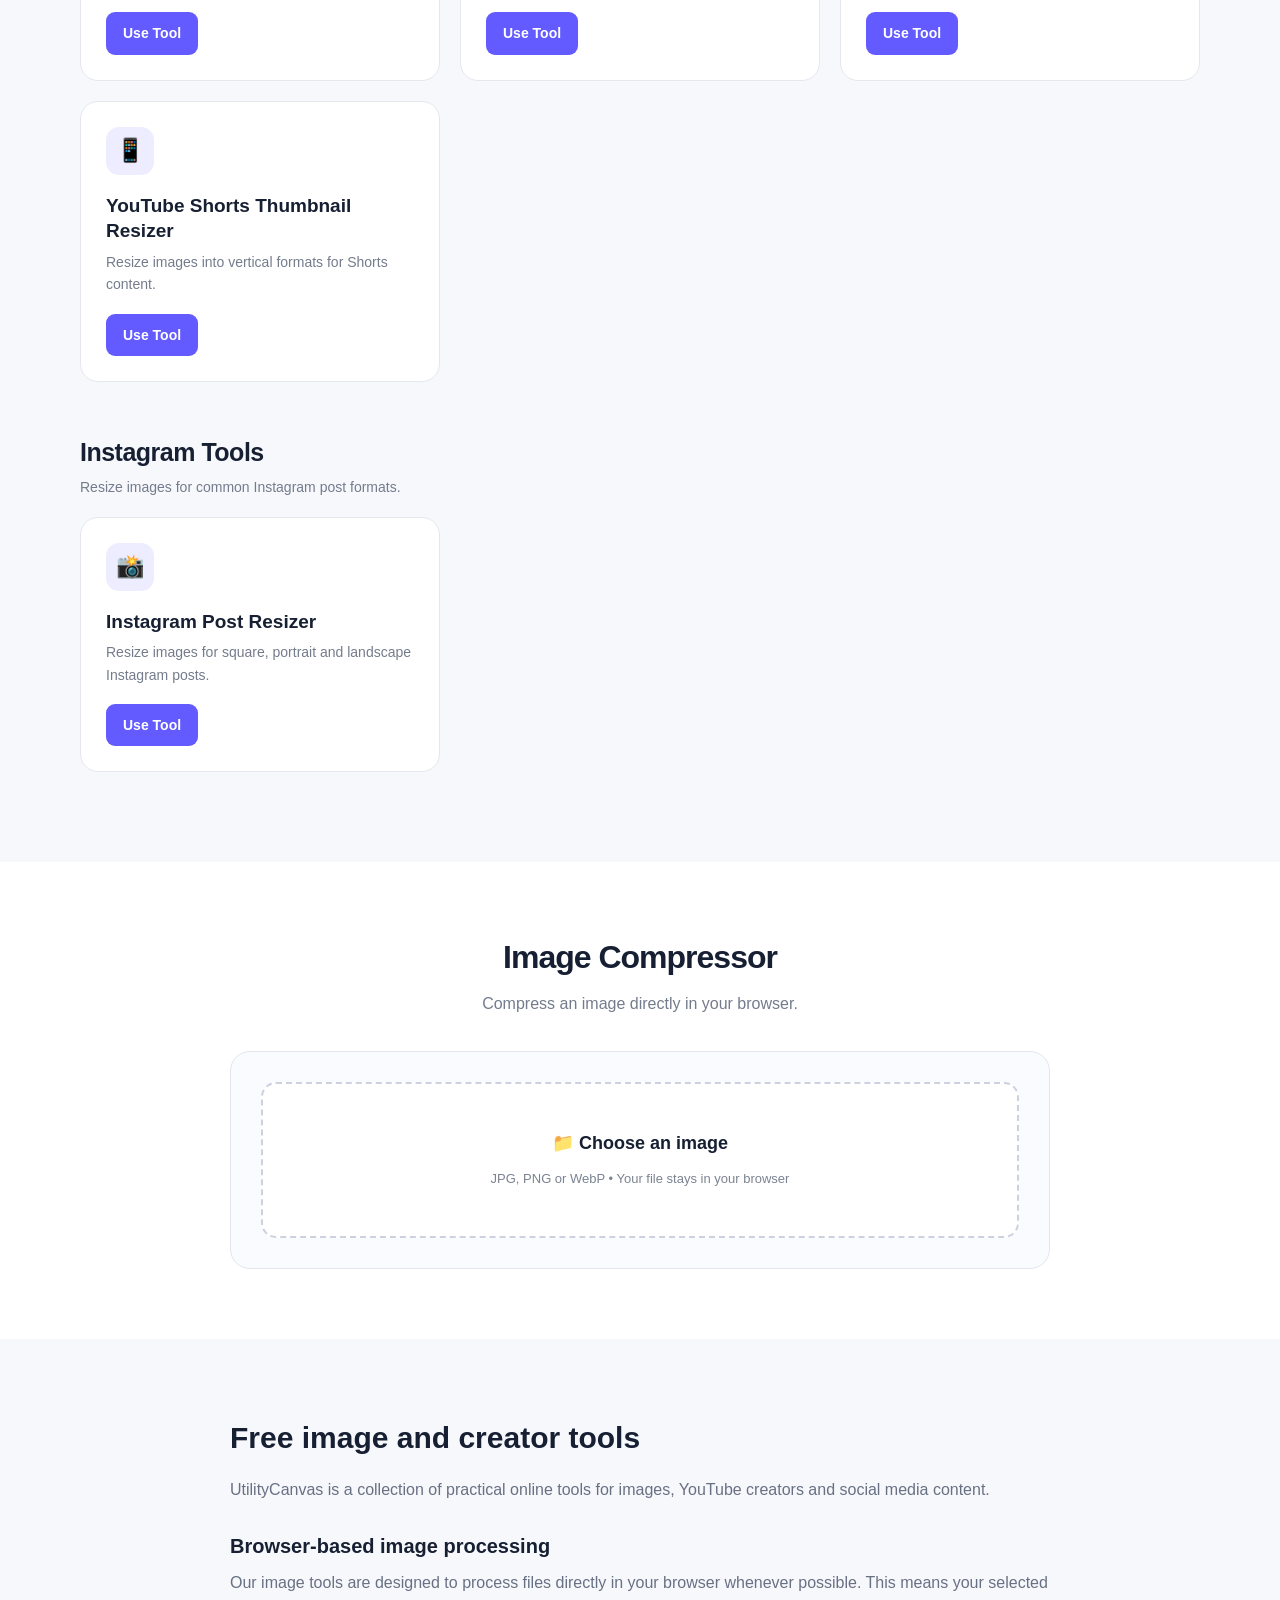
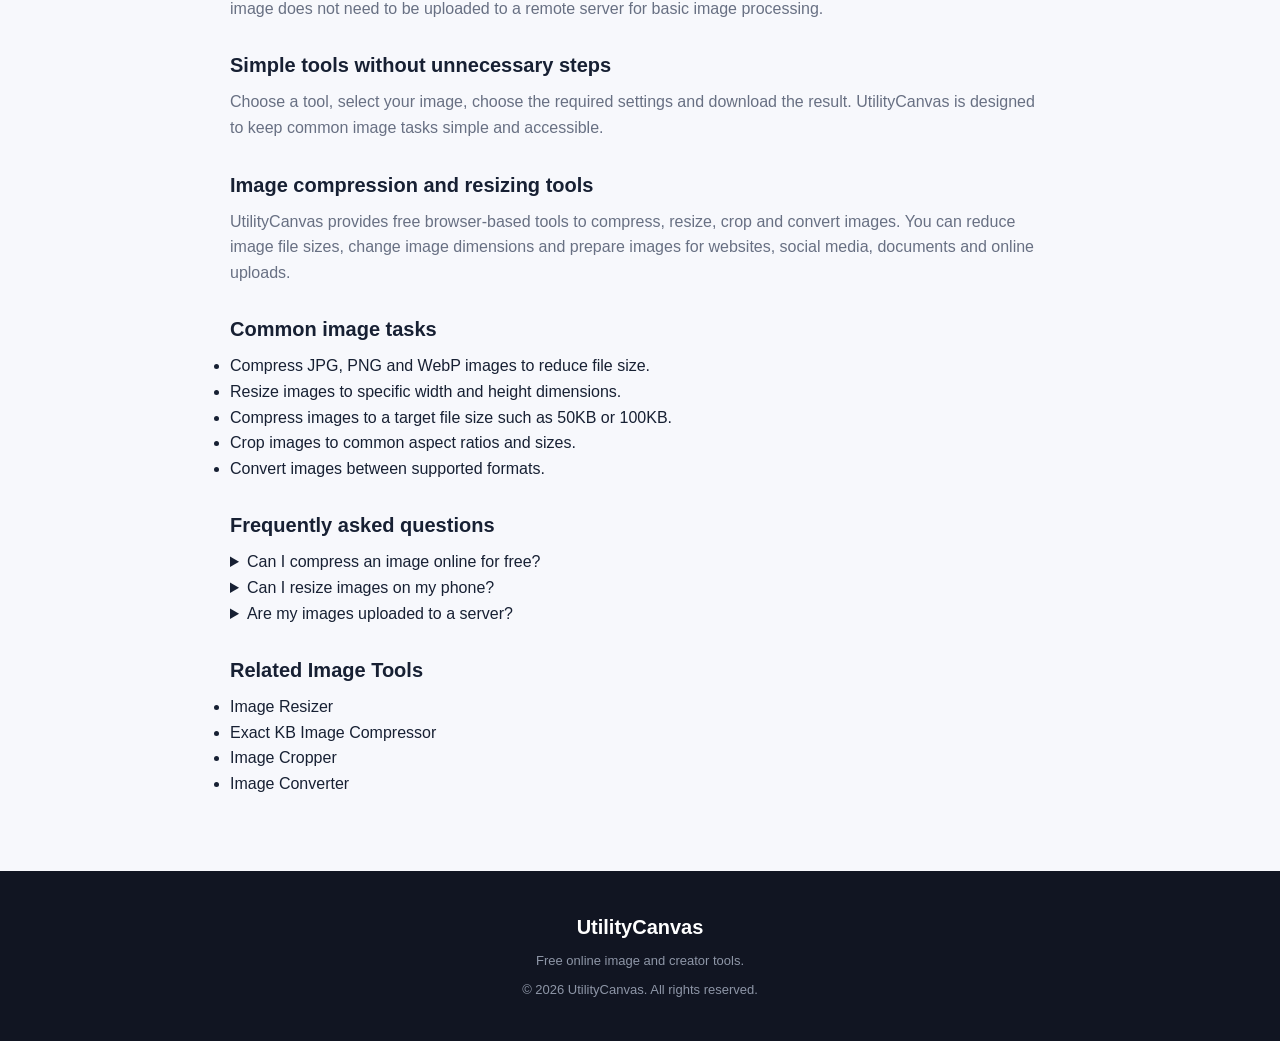
==== commit 17de1b0e: "Improve homepage hero description for SEO" ====
--- a/index.html
+++ b/index.html
@@ -601,10 +601,9 @@
 </h1>
 
     <p>
-      Free browser-based tools to compress, resize, crop and convert images,
-      plus useful tools for YouTube and Instagram creators.
-    </p>
-
+  Free online image tools to compress, resize, crop and convert images,
+  plus useful tools for YouTube and Instagram creators.
+</p>
   </div>
 
 </section>
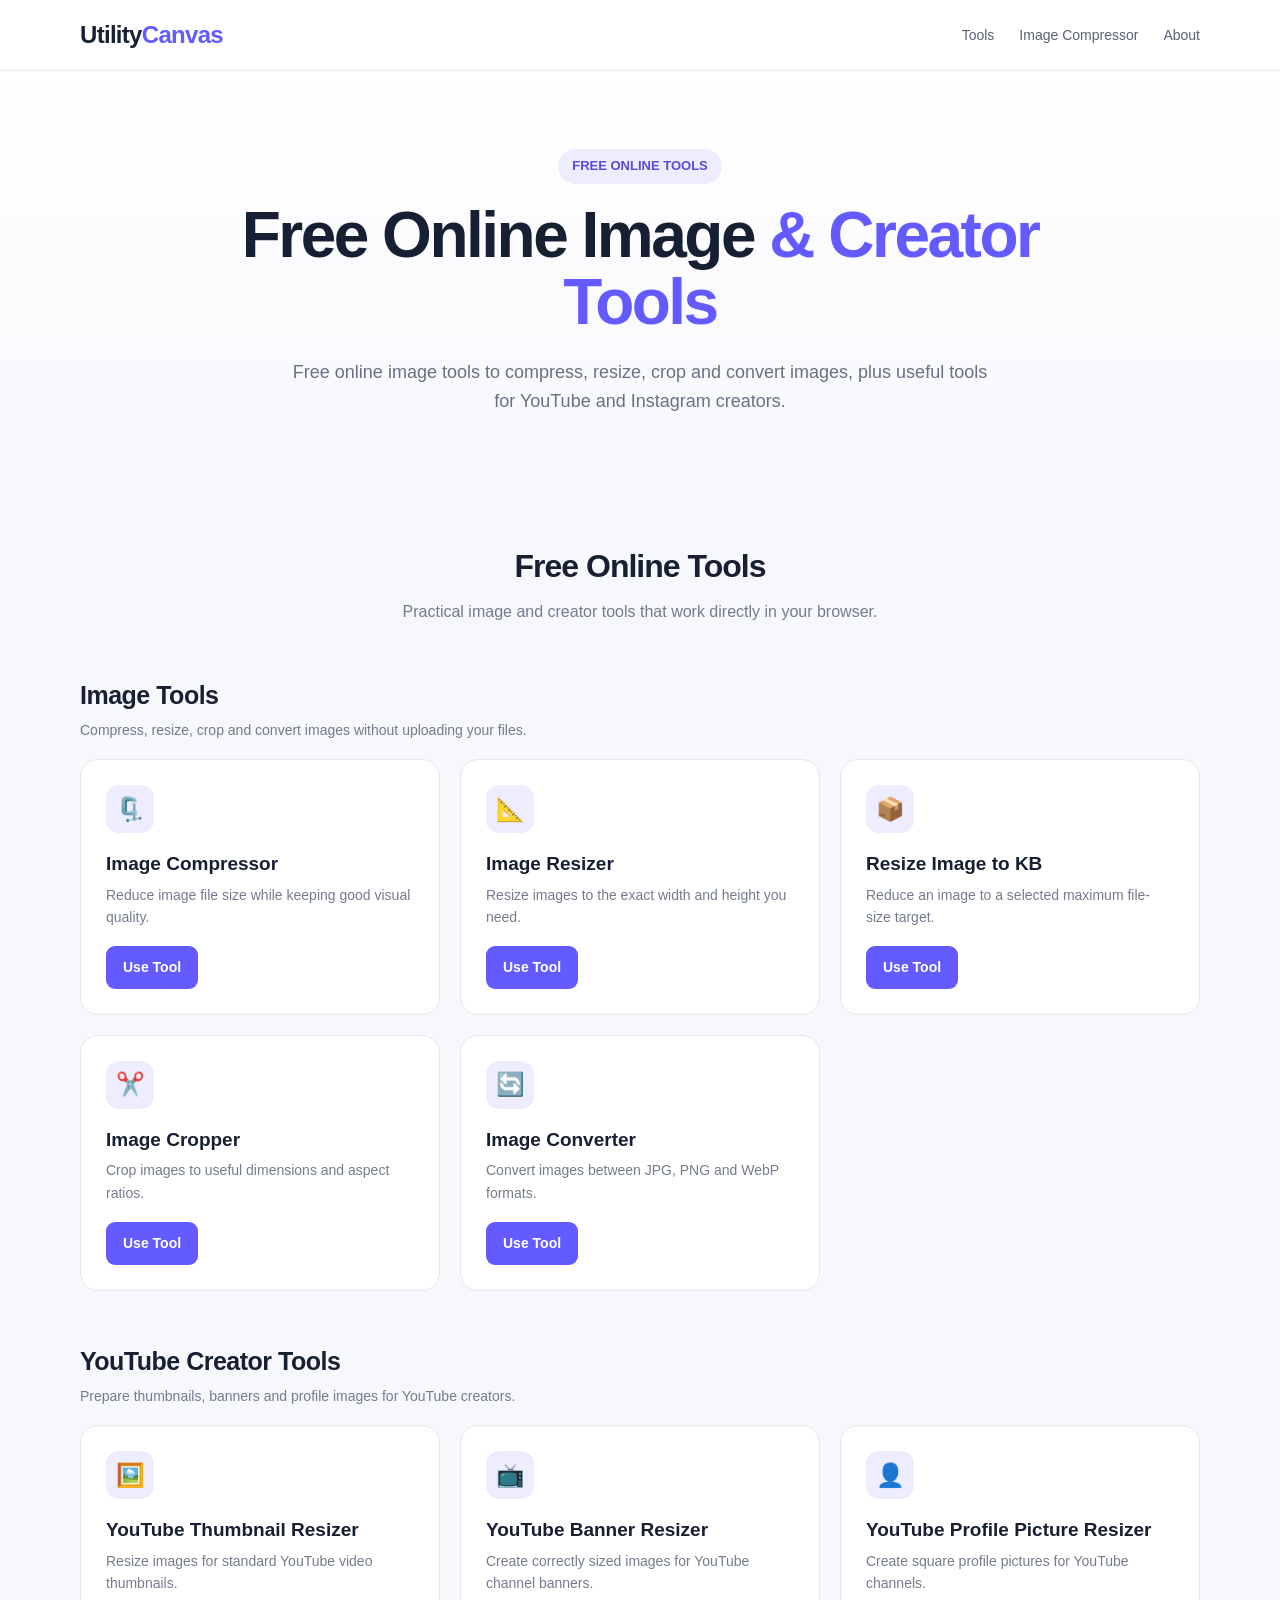
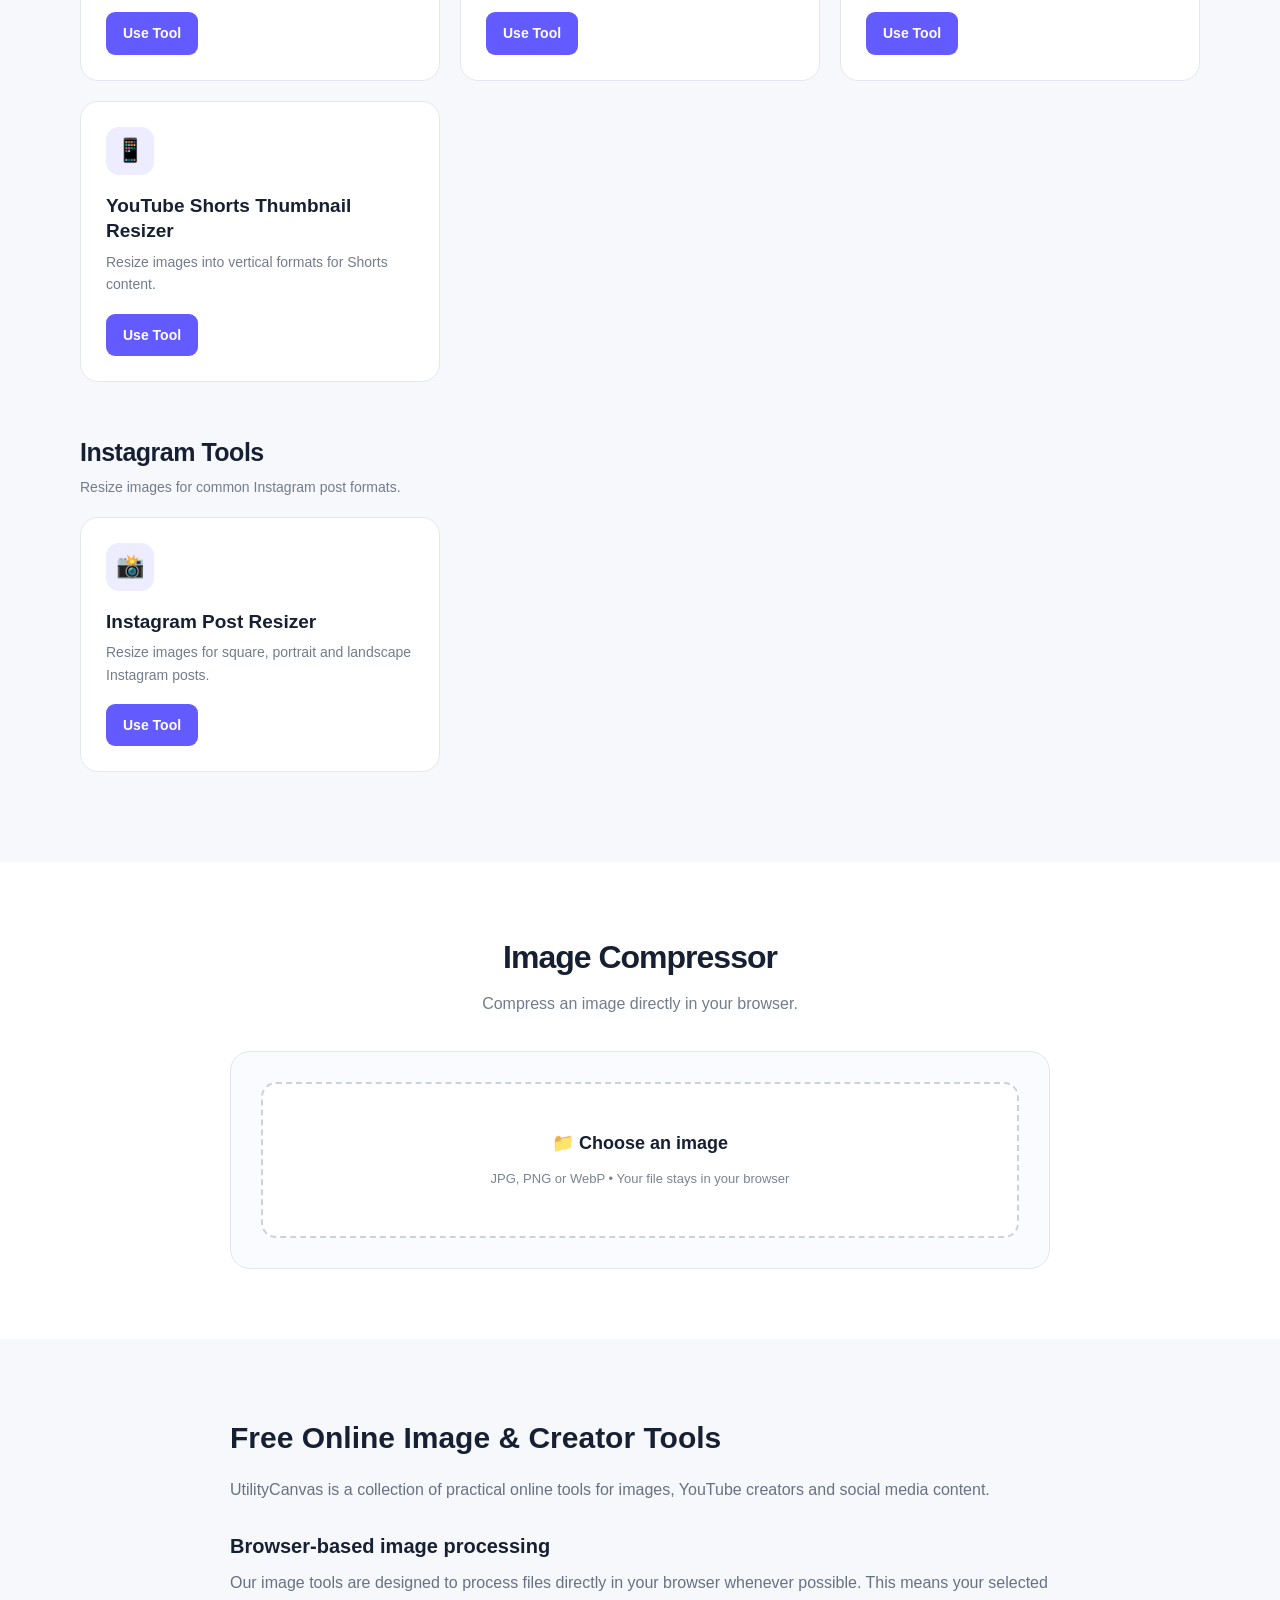
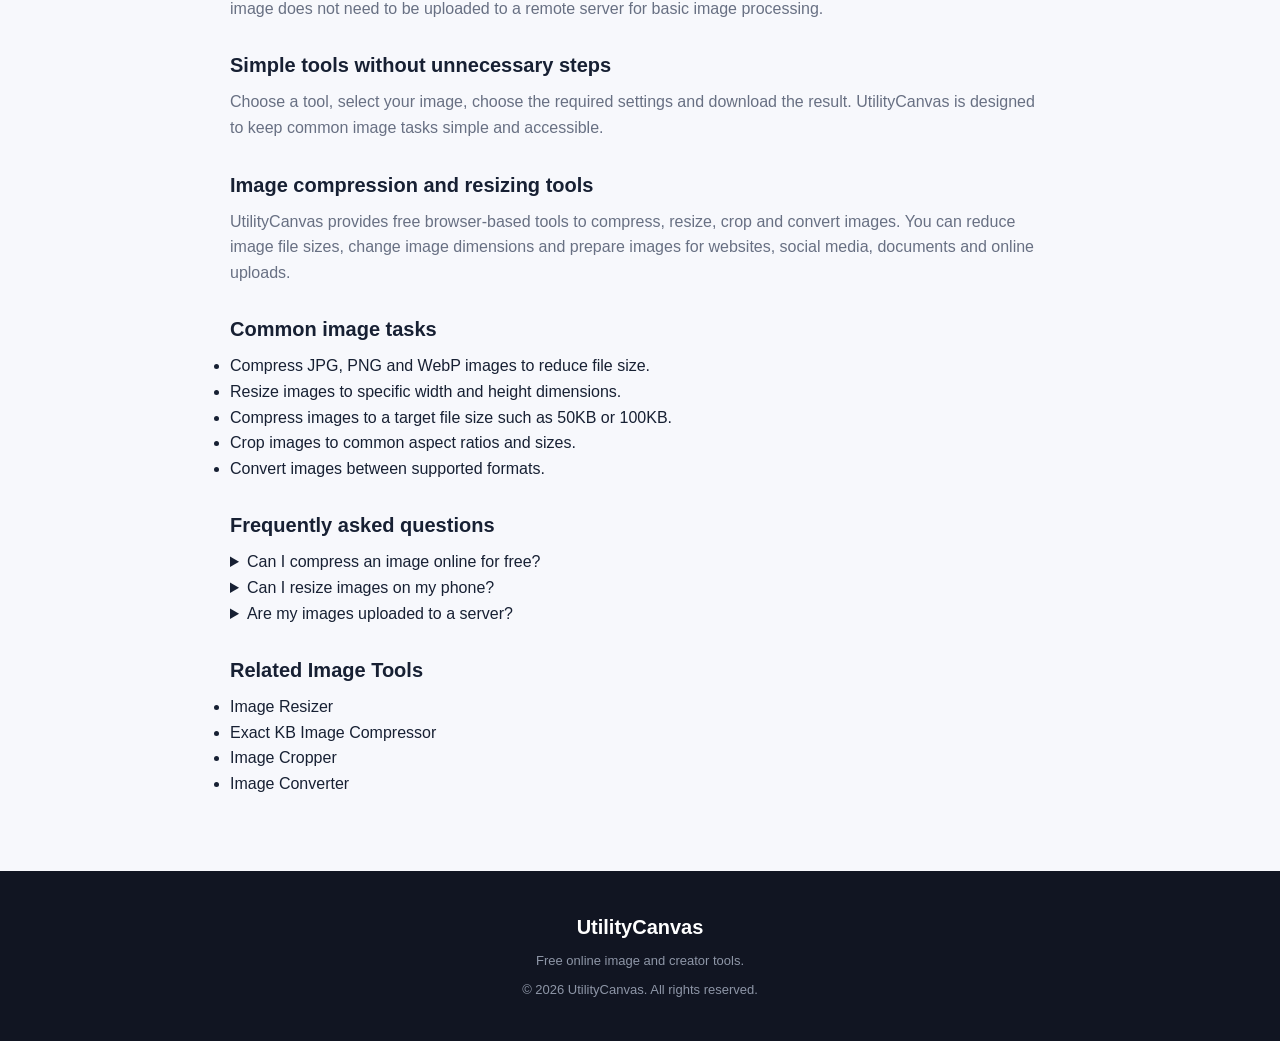
==== commit b36ea6ef: "Optimize homepage About heading" ====
--- a/index.html
+++ b/index.html
@@ -1143,7 +1143,7 @@
   <div class="container info-inner">
 
     <h2>
-      Free image and creator tools
+  Free Online Image & Creator Tools
     </h2>
 
     <p>
